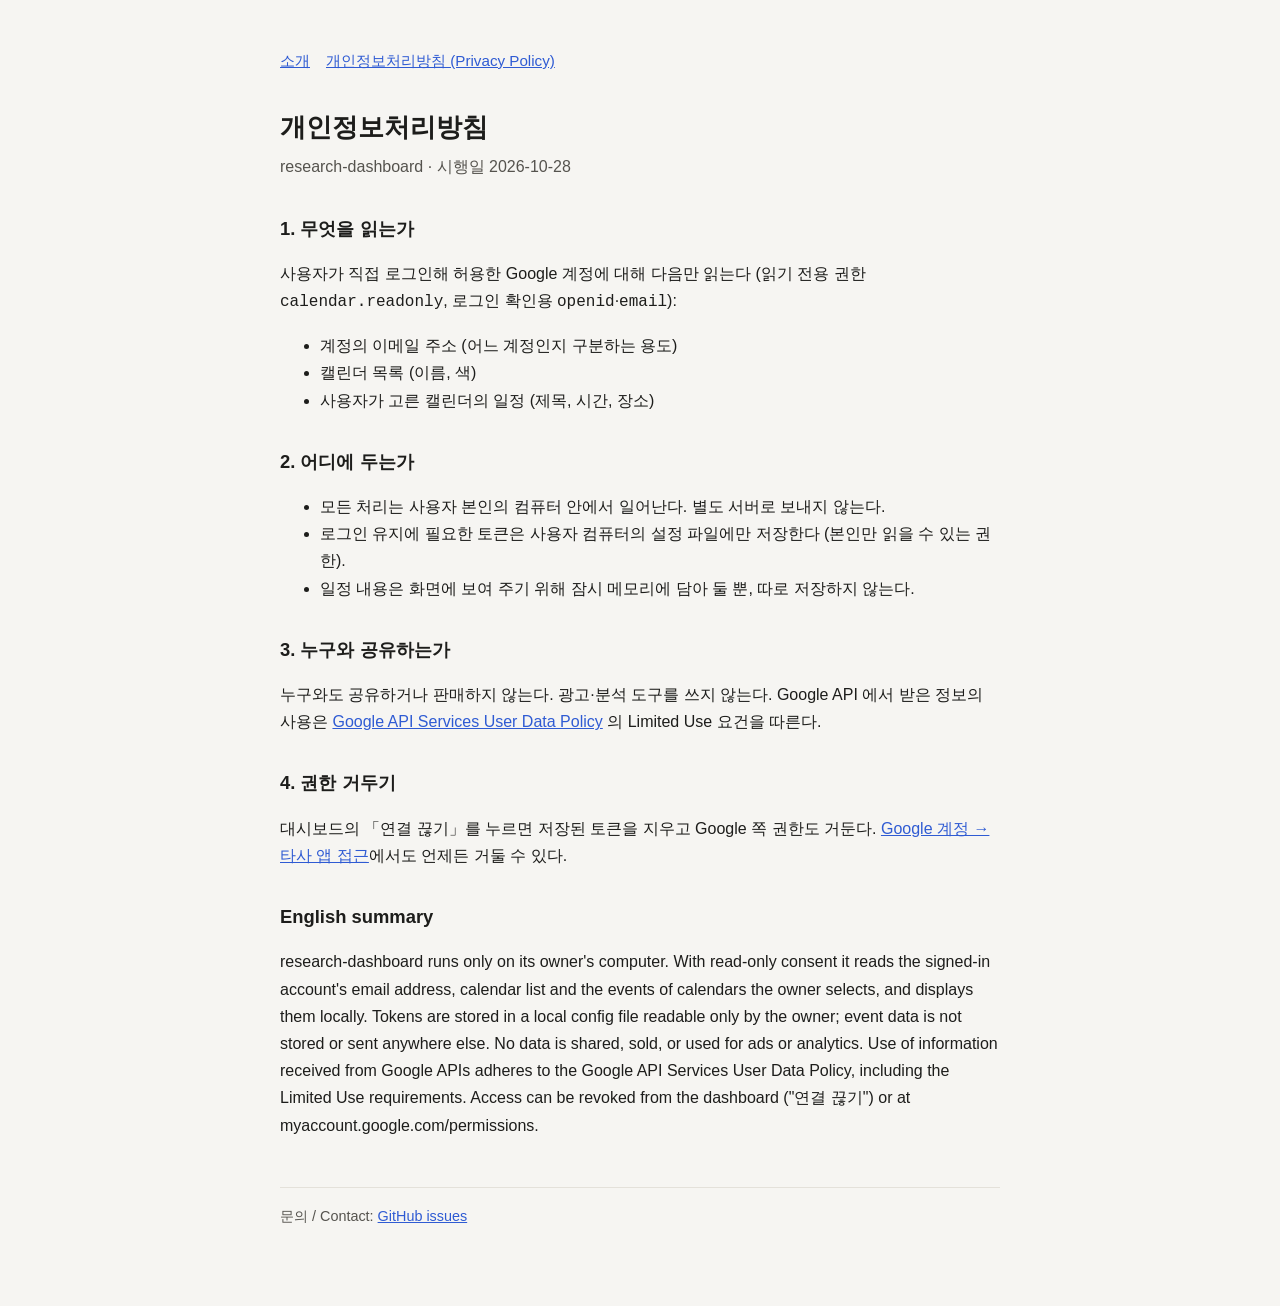
==== privacy.html @ a2034018 "Home and privacy policy pages for the research-dashboard Google OAuth consent screen Co-Authored-By:" ====
<!doctype html>
<html lang="ko">
<head>
<meta charset="utf-8"><meta name="viewport" content="width=device-width, initial-scale=1">
<title>개인정보처리방침 – research-dashboard</title>
<link rel="stylesheet" href="style.css">
</head>
<body><main>
<nav><a href="./">소개</a><a href="privacy.html">개인정보처리방침 (Privacy Policy)</a></nav>
<h1>개인정보처리방침</h1>
<p class="sub">research-dashboard · 시행일 2026-10-28</p>

<h2>1. 무엇을 읽는가</h2>
<p>사용자가 직접 로그인해 허용한 Google 계정에 대해 다음만 읽는다 (읽기 전용 권한 <code>calendar.readonly</code>, 로그인 확인용 <code>openid</code>·<code>email</code>):</p>
<ul>
  <li>계정의 이메일 주소 (어느 계정인지 구분하는 용도)</li>
  <li>캘린더 목록 (이름, 색)</li>
  <li>사용자가 고른 캘린더의 일정 (제목, 시간, 장소)</li>
</ul>

<h2>2. 어디에 두는가</h2>
<ul>
  <li>모든 처리는 사용자 본인의 컴퓨터 안에서 일어난다. 별도 서버로 보내지 않는다.</li>
  <li>로그인 유지에 필요한 토큰은 사용자 컴퓨터의 설정 파일에만 저장한다 (본인만 읽을 수 있는 권한).</li>
  <li>일정 내용은 화면에 보여 주기 위해 잠시 메모리에 담아 둘 뿐, 따로 저장하지 않는다.</li>
</ul>

<h2>3. 누구와 공유하는가</h2>
<p>누구와도 공유하거나 판매하지 않는다. 광고·분석 도구를 쓰지 않는다. Google API 에서 받은 정보의 사용은
<a href="https://developers.google.com/terms/api-services-user-data-policy">Google API Services User Data Policy</a> 의
Limited Use 요건을 따른다.</p>

<h2>4. 권한 거두기</h2>
<p>대시보드의 「연결 끊기」를 누르면 저장된 토큰을 지우고 Google 쪽 권한도 거둔다.
<a href="https://myaccount.google.com/permissions">Google 계정 → 타사 앱 접근</a>에서도 언제든 거둘 수 있다.</p>

<h2>English summary</h2>
<p>research-dashboard runs only on its owner's computer. With read-only consent it reads the signed-in account's email address,
calendar list and the events of calendars the owner selects, and displays them locally. Tokens are stored in a local config file
readable only by the owner; event data is not stored or sent anywhere else. No data is shared, sold, or used for ads or analytics.
Use of information received from Google APIs adheres to the Google API Services User Data Policy, including the Limited Use requirements.
Access can be revoked from the dashboard ("연결 끊기") or at myaccount.google.com/permissions.</p>

<footer>문의 / Contact: <a href="https://github.com/thwan11/research-dashboard-app/issues">GitHub issues</a></footer>
</main></body>
</html>
---- style.css ----
:root { --bg: #f6f5f2; --ink: #1d1d1b; --ink2: #55534e; --line: #e4e1da; --accent: #2f5bd3; }
@media (prefers-color-scheme: dark) { :root { --bg: #161615; --ink: #ecebe6; --ink2: #b4b1a8; --line: #34332f; --accent: #86a6ff; } }
body { margin: 0; background: var(--bg); color: var(--ink); font: 16px/1.7 -apple-system, "Segoe UI", "Malgun Gothic", sans-serif; }
main { max-width: 720px; margin: 0 auto; padding: 48px 16px 80px; }
h1 { font-size: 1.6rem; margin: 0 0 4px; } h2 { font-size: 1.15rem; margin: 32px 0 6px; }
.sub { color: var(--ink2); margin: 0 0 28px; } a { color: var(--accent); }
nav { display: flex; gap: 16px; margin-bottom: 32px; font-size: .95rem; }
footer { margin-top: 48px; padding-top: 16px; border-top: 1px solid var(--line); color: var(--ink2); font-size: .9rem; }
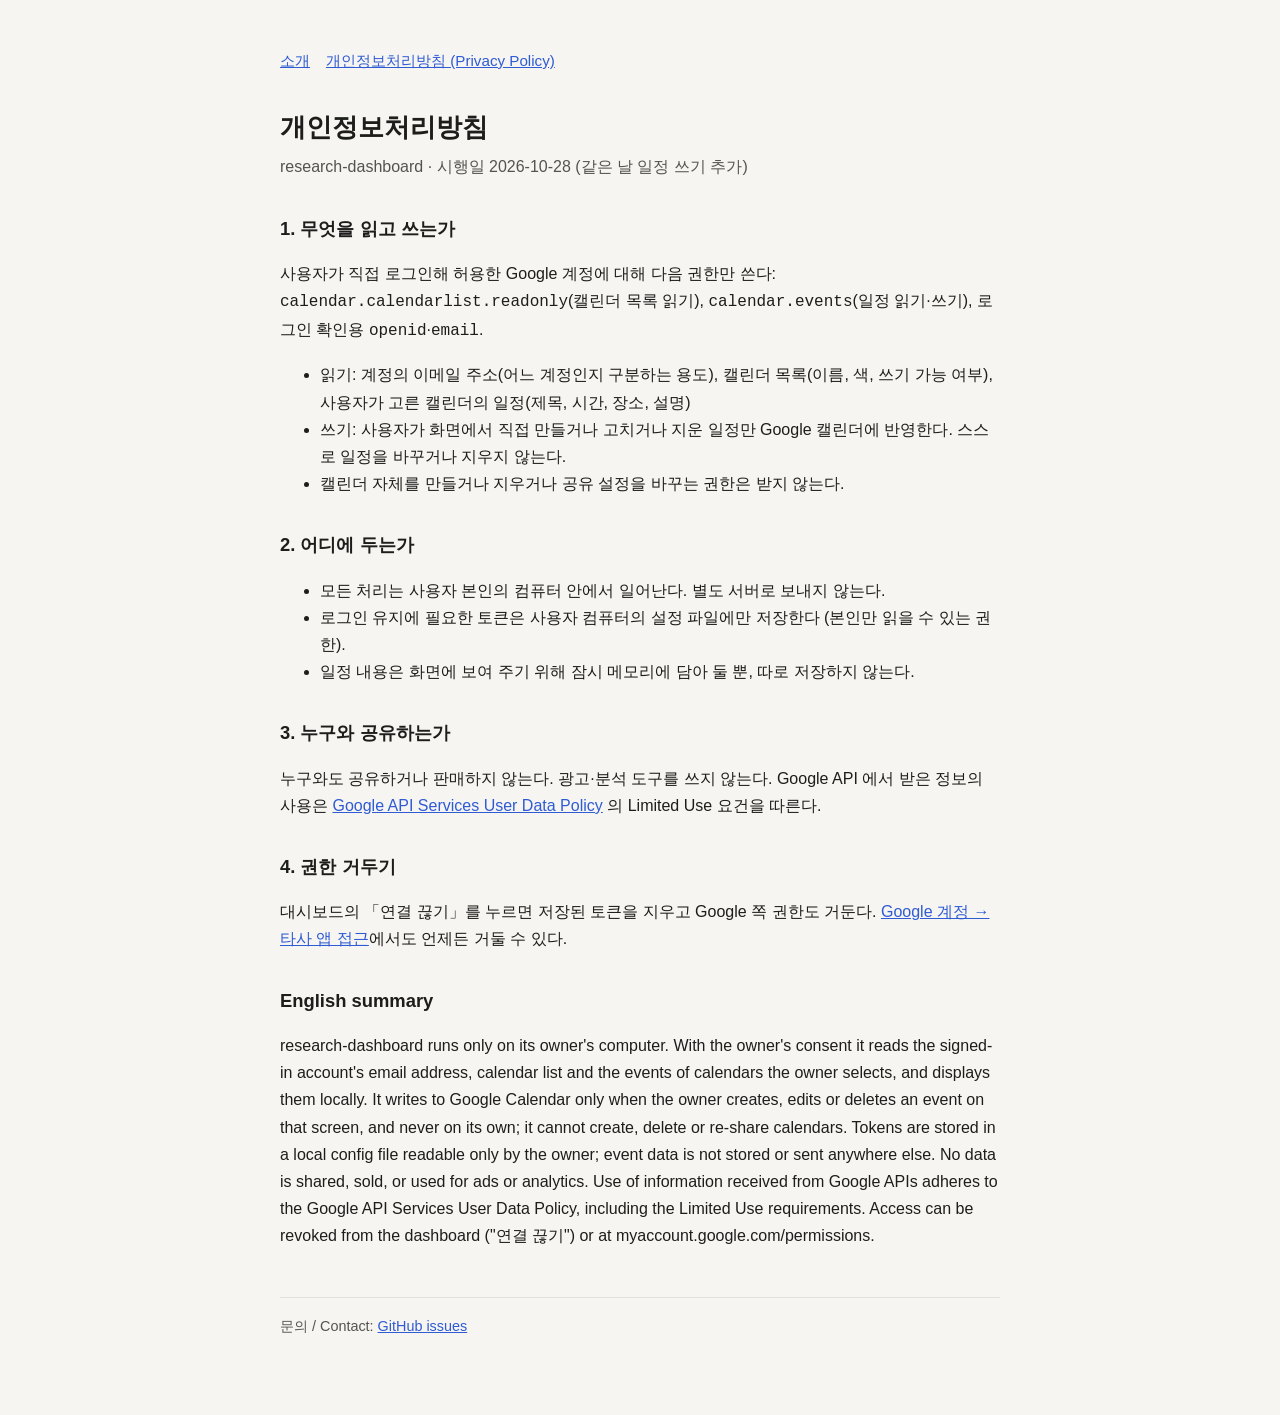
==== commit 04f01dea: "Pages: dashboard can now create, edit and delete events the owner chooses (calendar.events), never o" ====
--- a/privacy.html
+++ b/privacy.html
@@ -8,14 +8,15 @@
 <body><main>
 <nav><a href="./">소개</a><a href="privacy.html">개인정보처리방침 (Privacy Policy)</a></nav>
 <h1>개인정보처리방침</h1>
-<p class="sub">research-dashboard · 시행일 2026-10-28</p>
+<p class="sub">research-dashboard · 시행일 2026-10-28 (같은 날 일정 쓰기 추가)</p>
 
-<h2>1. 무엇을 읽는가</h2>
-<p>사용자가 직접 로그인해 허용한 Google 계정에 대해 다음만 읽는다 (읽기 전용 권한 <code>calendar.readonly</code>, 로그인 확인용 <code>openid</code>·<code>email</code>):</p>
+<h2>1. 무엇을 읽고 쓰는가</h2>
+<p>사용자가 직접 로그인해 허용한 Google 계정에 대해 다음 권한만 쓴다:
+<code>calendar.calendarlist.readonly</code>(캘린더 목록 읽기), <code>calendar.events</code>(일정 읽기·쓰기), 로그인 확인용 <code>openid</code>·<code>email</code>.</p>
 <ul>
-  <li>계정의 이메일 주소 (어느 계정인지 구분하는 용도)</li>
-  <li>캘린더 목록 (이름, 색)</li>
-  <li>사용자가 고른 캘린더의 일정 (제목, 시간, 장소)</li>
+  <li>읽기: 계정의 이메일 주소(어느 계정인지 구분하는 용도), 캘린더 목록(이름, 색, 쓰기 가능 여부), 사용자가 고른 캘린더의 일정(제목, 시간, 장소, 설명)</li>
+  <li>쓰기: 사용자가 화면에서 직접 만들거나 고치거나 지운 일정만 Google 캘린더에 반영한다. 스스로 일정을 바꾸거나 지우지 않는다.</li>
+  <li>캘린더 자체를 만들거나 지우거나 공유 설정을 바꾸는 권한은 받지 않는다.</li>
 </ul>
 
 <h2>2. 어디에 두는가</h2>
@@ -35,8 +36,9 @@
 <a href="https://myaccount.google.com/permissions">Google 계정 → 타사 앱 접근</a>에서도 언제든 거둘 수 있다.</p>
 
 <h2>English summary</h2>
-<p>research-dashboard runs only on its owner's computer. With read-only consent it reads the signed-in account's email address,
-calendar list and the events of calendars the owner selects, and displays them locally. Tokens are stored in a local config file
+<p>research-dashboard runs only on its owner's computer. With the owner's consent it reads the signed-in account's email address,
+calendar list and the events of calendars the owner selects, and displays them locally. It writes to Google Calendar only when the
+owner creates, edits or deletes an event on that screen, and never on its own; it cannot create, delete or re-share calendars. Tokens are stored in a local config file
 readable only by the owner; event data is not stored or sent anywhere else. No data is shared, sold, or used for ads or analytics.
 Use of information received from Google APIs adheres to the Google API Services User Data Policy, including the Limited Use requirements.
 Access can be revoked from the dashboard ("연결 끊기") or at myaccount.google.com/permissions.</p>
